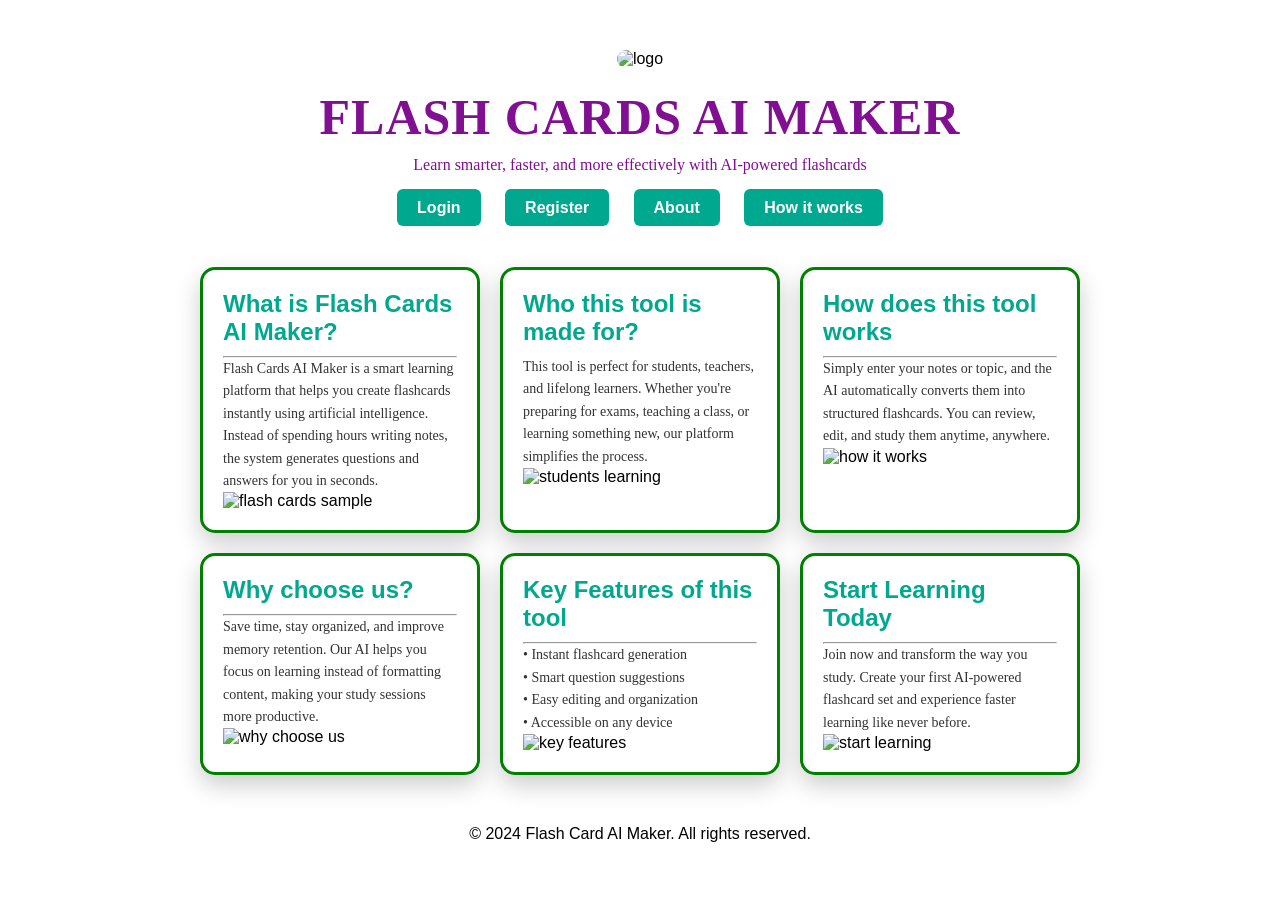
==== index.html @ d7c83376 "Initial commit about this project" ====
<!DOCTYPE html>
<html lang="en">
<head>
<meta charset="UTF-8">
<title>Flash Cards AI Maker</title>
<style>
    
    * {
        box-sizing: border-box;
        margin: 0;
        padding: 0;
        font-family: Arial, sans-serif;
    }
    
    iframe {
        border: none;
        width: 100%;
        height: auto;
    }
    

    body {
        background-color: white;
        min-height: 100vh;
        display: flex;
        flex-direction: column;
        align-items: center;
    }

    header {
        text-align: center;
        margin-top: 50px;
        display: flex;
        flex-direction: column;
    }
    header nav {
        margin-top: 20px;
    }

    header h1 {
        font-size: 50px;
        margin-bottom: 10px;
        letter-spacing: 1px;
        font-family: 'Times New Roman', Times, serif;
        color: rgb(129, 15, 145);
    }

    header p {
        margin-bottom: 25px;
        color: #f0f0f0;
        font-size: 16px;
        font-family: 'Times New Roman', Times, serif;
        color:rgb(129, 15, 145);
    }

    header a {
        display: center;
        width: fit-content;
        height: fit-content;
        margin: 0 10px;
        padding: 10px 20px;
        background-color: #00a88f;
        color: white;
        border-radius: 6px;
        text-decoration: none;
        font-weight: bold;
        transition: 0.3s;
    }

    header a:hover {
        background: aquamarine;
        color: white;
    }

    .cardsBox {
        width: 85%;
        max-width: 1000px;
        display: flex;
        gap: 20px;
        margin: 50px 0;
        flex-wrap: wrap;
        justify-content: center;
    }

    .card {
        background: white;
        border-radius: 15px;
        border: 3px solid green;
        padding: 20px;
        width: 280px;
        box-shadow: 0 10px 25px rgba(0,0,0,0.2);
        transition: transform 0.3s;
    }

    .card h2 {
        color: #00a88f;
        margin-bottom: 10px;
    }

    .card p {
        color: #333;
        font-family: 'Times New Roman', Times, serif;
        font-size: 14px;
        line-height: 1.6;
    }

    .heading img {
                width: 100px;
                height: 100px;
                margin-bottom: 20px;
                border-radius: 60px;
            }

</style>
</head>
<body>
    <header>
        <div class="heading">
            <img src="https://png.pngtree.com/png-vector/20230504/ourlarge/pngtree-flash-card-flat-icon-vector-png-image_7084651.png" alt="logo">
            <h1>FLASH CARDS AI MAKER</h1>
        </div>
        <p>Learn smarter, faster, and more effectively with AI-powered flashcards</p>
        <div class="nav-links">
            <a href="/login.html" target="_blank">Login</a>
            <a href="/signup.html" target="_blank">Register</a>
            <a href="/about.html" target="_blank">About</a>
            <a href="/how_it_works.html" target="_blank">How it works</a>
        </div>
    </header>
    <div class="cardsBox">

    <div class="card">
        <h2>What is Flash Cards AI Maker?</h2>
        <hr>
        <p>
            Flash Cards AI Maker is a smart learning platform that helps you 
            create flashcards instantly using artificial intelligence. 
            Instead of spending hours writing notes, the system generates 
            questions and answers for you in seconds.
        </p>
        <img src="https://tse1.mm.bing.net/th/id/OIP.rk6RWLNqcdcHNI2nSu6sHAHaHa?rs=1&pid=ImgDetMain&o=7&rm=3" alt="flash cards sample" width="250" height="150">
    </div>

    <div class="card">
        <h2>Who this tool is made for?</h2>
        <p>
            This tool is perfect for students, teachers, and lifelong learners. 
            Whether you're preparing for exams, teaching a class, or learning 
            something new, our platform simplifies the process.
        </p>
        <img src="https://th.bing.com/th/id/OIP.m30gijmv74GT50KBXAqCnwHaE8?o=7rm=3&rs=1&pid=ImgDetMain&o=7&rm=3" alt="students learning" width="250" height="150">
    </div>

    <div class="card">
        <h2>How does this tool works</h2>
        <hr>
        <p>
            Simply enter your notes or topic, and the AI automatically converts 
            them into structured flashcards. You can review, edit, and study 
            them anytime, anywhere.
        </p>
        <img src="https://static.vecteezy.com/system/resources/previews/011/602/811/non_2x/how-it-works-text-button-how-it-works-sign-speech-bubble-web-banner-label-template-illustration-vector.jpg" alt="how it works" width="250" height="150">
    </div>

    <div class="card">
        <h2>Why choose us?</h2>
        <hr>
        <p>
            Save time, stay organized, and improve memory retention. 
            Our AI helps you focus on learning instead of formatting content, 
            making your study sessions more productive.
        </p>
        <img src="https://pcaedu.in/wp-content/uploads/2019/09/why-us-800x400.jpg" alt="why choose us" width="250" height="150">
    </div>

    <div class="card">
        <h2>Key Features of this tool</h2>
        <hr>
        <p>
            • Instant flashcard generation<br>
            • Smart question suggestions<br>
            • Easy editing and organization<br>
            • Accessible on any device
        </p>
        <img src="https://tse3.mm.bing.net/th/id/OIP.V9-1H0XhLNr-RSha22fA_QHaEK?w=996&h=560&rs=1&pid=ImgDetMain&o=7&rm=3" alt="key features" width="250" height="150">
    </div>

    <div class="card">
        <h2>Start Learning Today</h2>
        <hr>
        <p>
            Join now and transform the way you study. 
            Create your first AI-powered flashcard set and 
            experience faster learning like never before.
        </p>
        <img src="https://thumbs.dreamstime.com/b/start-learning-today-blue-background-start-learning-today-blue-225882594.jpg" alt="start learning" width="250" height="150">
    </div>
    </div>
<footer>
    &copy; 2024 Flash Card AI Maker. All rights reserved.
</footer>
</body>
</html>
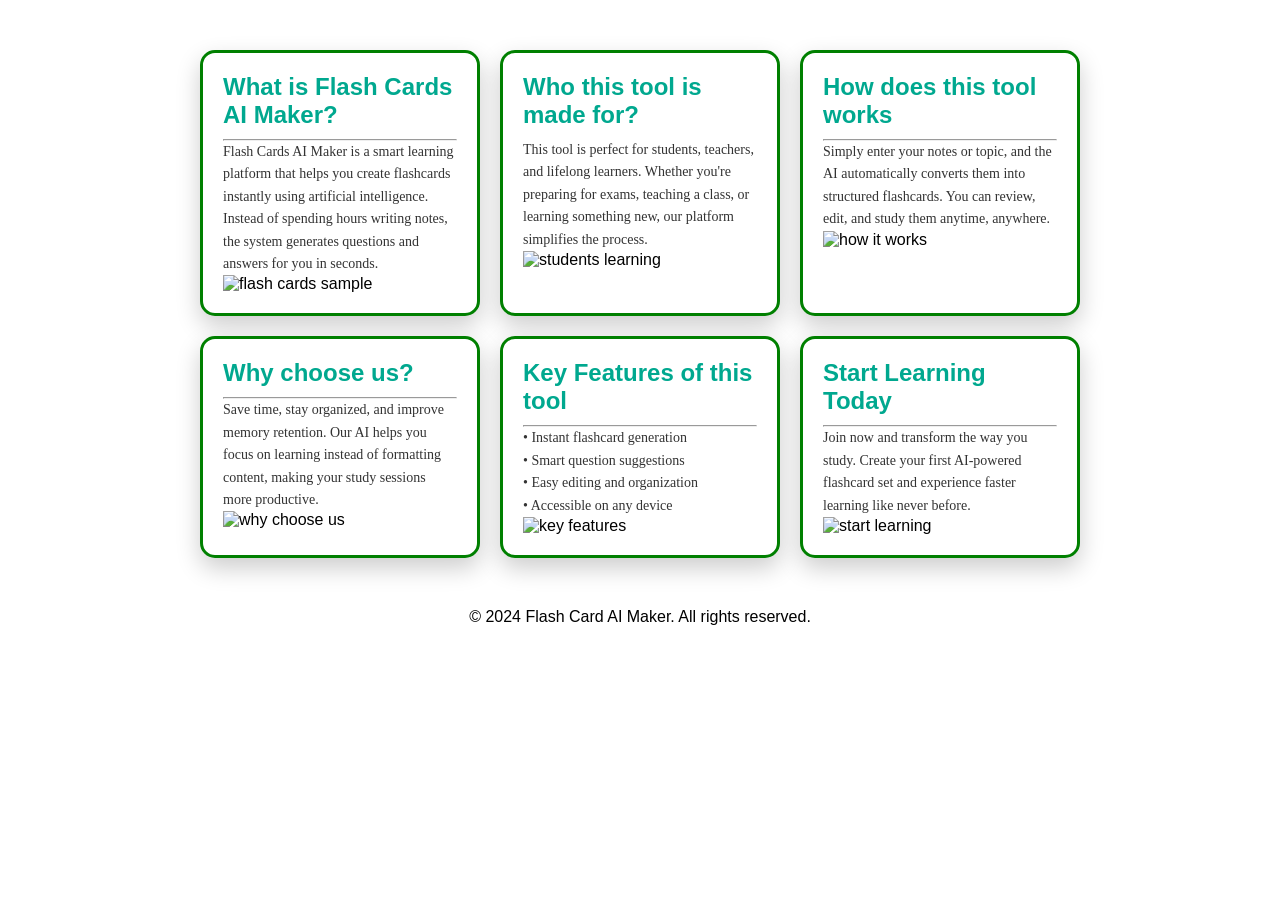
==== commit 133873ea: "change" ====
--- a/index.html
+++ b/index.html
@@ -114,19 +114,7 @@
 </style>
 </head>
 <body>
-    <header>
-        <div class="heading">
-            <img src="https://png.pngtree.com/png-vector/20230504/ourlarge/pngtree-flash-card-flat-icon-vector-png-image_7084651.png" alt="logo">
-            <h1>FLASH CARDS AI MAKER</h1>
-        </div>
-        <p>Learn smarter, faster, and more effectively with AI-powered flashcards</p>
-        <div class="nav-links">
-            <a href="/login.html" target="_blank">Login</a>
-            <a href="/signup.html" target="_blank">Register</a>
-            <a href="/about.html" target="_blank">About</a>
-            <a href="/how_it_works.html" target="_blank">How it works</a>
-        </div>
-    </header>
+    
     <div class="cardsBox">
 
     <div class="card">
@@ -200,4 +188,4 @@
     &copy; 2024 Flash Card AI Maker. All rights reserved.
 </footer>
 </body>
-</html>+</html>
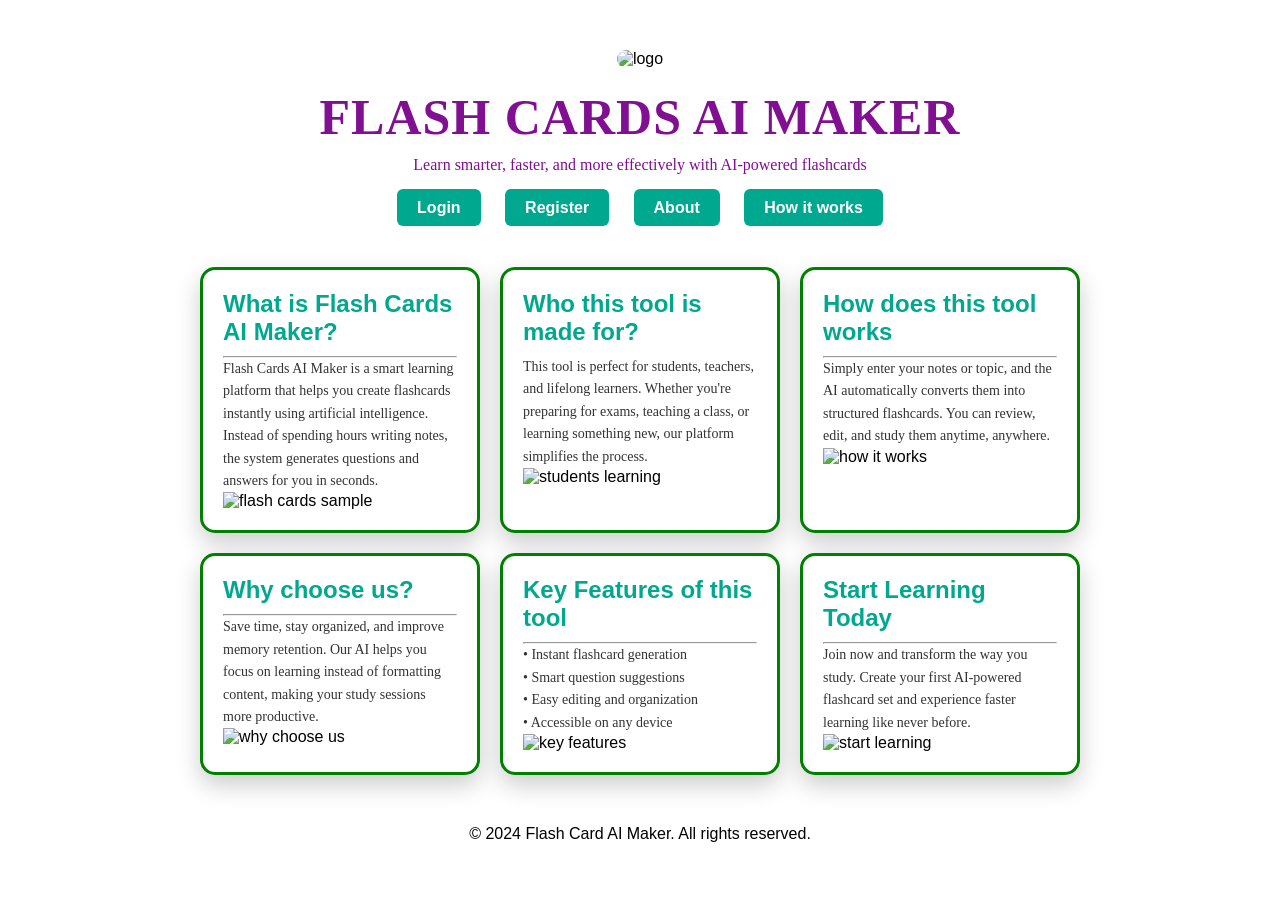
==== commit 765cb24a: "Adding header" ====
--- a/index.html
+++ b/index.html
@@ -114,7 +114,19 @@
 </style>
 </head>
 <body>
-    
+    <header>
+        <div class="heading">
+            <img src="https://png.pngtree.com/png-vector/20230504/ourlarge/pngtree-flash-card-flat-icon-vector-png-image_7084651.png" alt="logo">
+            <h1>FLASH CARDS AI MAKER</h1>
+        </div>
+        <p>Learn smarter, faster, and more effectively with AI-powered flashcards</p>
+        <div class="nav-links">
+            <a href="login.html" target="_blank">Login</a>
+            <a href="signup.html" target="_blank">Register</a>
+            <a href="about.html" target="_blank">About</a>
+            <a href="how_it_works.html" target="_blank">How it works</a>
+        </div>
+    </header>
     <div class="cardsBox">
 
     <div class="card">
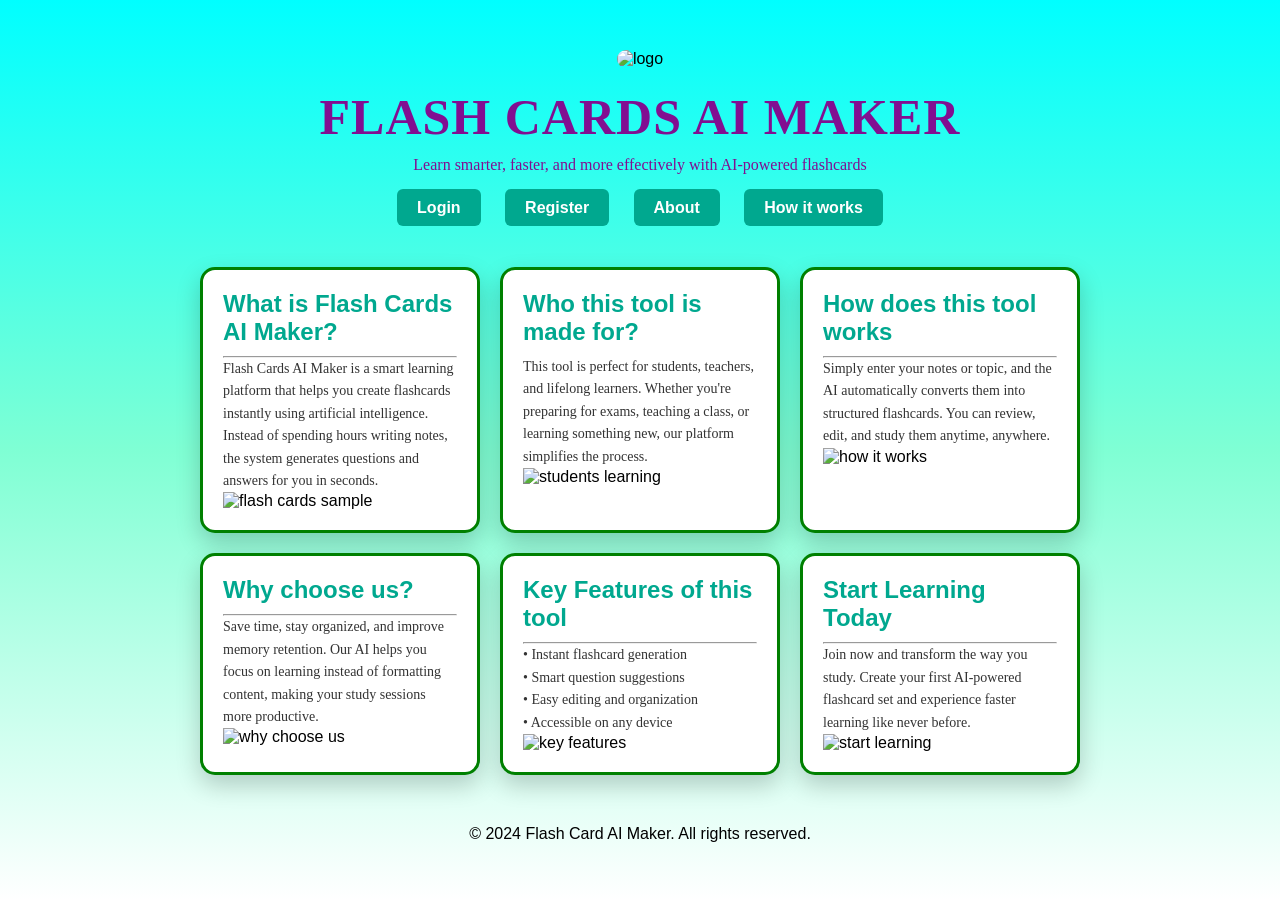
==== commit 0c39fd23: "Removing the styles related codes from html files into /styles/ folder for easy access and updates a" ====
--- a/index.html
+++ b/index.html
@@ -3,115 +3,8 @@
 <head>
 <meta charset="UTF-8">
 <title>Flash Cards AI Maker</title>
-<style>
-    
-    * {
-        box-sizing: border-box;
-        margin: 0;
-        padding: 0;
-        font-family: Arial, sans-serif;
-    }
-    
-    iframe {
-        border: none;
-        width: 100%;
-        height: auto;
-    }
-    
-
-    body {
-        background-color: white;
-        min-height: 100vh;
-        display: flex;
-        flex-direction: column;
-        align-items: center;
-    }
-
-    header {
-        text-align: center;
-        margin-top: 50px;
-        display: flex;
-        flex-direction: column;
-    }
-    header nav {
-        margin-top: 20px;
-    }
-
-    header h1 {
-        font-size: 50px;
-        margin-bottom: 10px;
-        letter-spacing: 1px;
-        font-family: 'Times New Roman', Times, serif;
-        color: rgb(129, 15, 145);
-    }
-
-    header p {
-        margin-bottom: 25px;
-        color: #f0f0f0;
-        font-size: 16px;
-        font-family: 'Times New Roman', Times, serif;
-        color:rgb(129, 15, 145);
-    }
-
-    header a {
-        display: center;
-        width: fit-content;
-        height: fit-content;
-        margin: 0 10px;
-        padding: 10px 20px;
-        background-color: #00a88f;
-        color: white;
-        border-radius: 6px;
-        text-decoration: none;
-        font-weight: bold;
-        transition: 0.3s;
-    }
-
-    header a:hover {
-        background: aquamarine;
-        color: white;
-    }
-
-    .cardsBox {
-        width: 85%;
-        max-width: 1000px;
-        display: flex;
-        gap: 20px;
-        margin: 50px 0;
-        flex-wrap: wrap;
-        justify-content: center;
-    }
-
-    .card {
-        background: white;
-        border-radius: 15px;
-        border: 3px solid green;
-        padding: 20px;
-        width: 280px;
-        box-shadow: 0 10px 25px rgba(0,0,0,0.2);
-        transition: transform 0.3s;
-    }
-
-    .card h2 {
-        color: #00a88f;
-        margin-bottom: 10px;
-    }
-
-    .card p {
-        color: #333;
-        font-family: 'Times New Roman', Times, serif;
-        font-size: 14px;
-        line-height: 1.6;
-    }
-
-    .heading img {
-                width: 100px;
-                height: 100px;
-                margin-bottom: 20px;
-                border-radius: 60px;
-            }
-
-</style>
+<link rel="stylesheet" type="text/css" href="/styles/global.css">
+<link rel="stylesheet" type="text/css" href="/styles/index.css">
 </head>
 <body>
     <header>
--- a/styles/global.css
+++ b/styles/global.css
@@ -0,0 +1,7 @@
+body {
+    background: linear-gradient(aqua, aquamarine, white);
+    min-height: 100vh;
+    display: flex;
+    flex-direction: column;
+    align-items: center;
+}
--- a/styles/index.css
+++ b/styles/index.css
@@ -0,0 +1,97 @@
+* {
+        box-sizing: border-box;
+        margin: 0;
+        padding: 0;
+        font-family: Arial, sans-serif;
+    }
+    
+    iframe {
+        border: none;
+        width: 100%;
+        height: auto;
+    }
+    
+
+    header {
+        text-align: center;
+        margin-top: 50px;
+        display: flex;
+        flex-direction: column;
+    }
+    header nav {
+        margin-top: 20px;
+    }
+
+    header h1 {
+        font-size: 50px;
+        margin-bottom: 10px;
+        letter-spacing: 1px;
+        font-family: 'Times New Roman', Times, serif;
+        color: rgb(129, 15, 145);
+    }
+
+    header p {
+        margin-bottom: 25px;
+        color: #f0f0f0;
+        font-size: 16px;
+        font-family: 'Times New Roman', Times, serif;
+        color:rgb(129, 15, 145);
+    }
+
+    header a {
+        display: center;
+        width: fit-content;
+        height: fit-content;
+        margin: 0 10px;
+        padding: 10px 20px;
+        background-color: #00a88f;
+        color: white;
+        border-radius: 6px;
+        text-decoration: none;
+        font-weight: bold;
+        transition: 0.3s;
+    }
+
+    header a:hover {
+        background: aquamarine;
+        color: white;
+    }
+
+    .cardsBox {
+        width: 85%;
+        max-width: 1000px;
+        display: flex;
+        gap: 20px;
+        margin: 50px 0;
+        flex-wrap: wrap;
+        justify-content: center;
+    }
+
+    .card {
+        background: white;
+        border-radius: 15px;
+        border: 3px solid green;
+        padding: 20px;
+        width: 280px;
+        box-shadow: 0 10px 25px rgba(0,0,0,0.2);
+        transition: transform 0.3s;
+    }
+
+    .card h2 {
+        color: #00a88f;
+        margin-bottom: 10px;
+    }
+
+    .card p {
+        color: #333;
+        font-family: 'Times New Roman', Times, serif;
+        font-size: 14px;
+        line-height: 1.6;
+    }
+
+    .heading img {
+                width: 100px;
+                height: 100px;
+                margin-bottom: 20px;
+                border-radius: 60px;
+            }
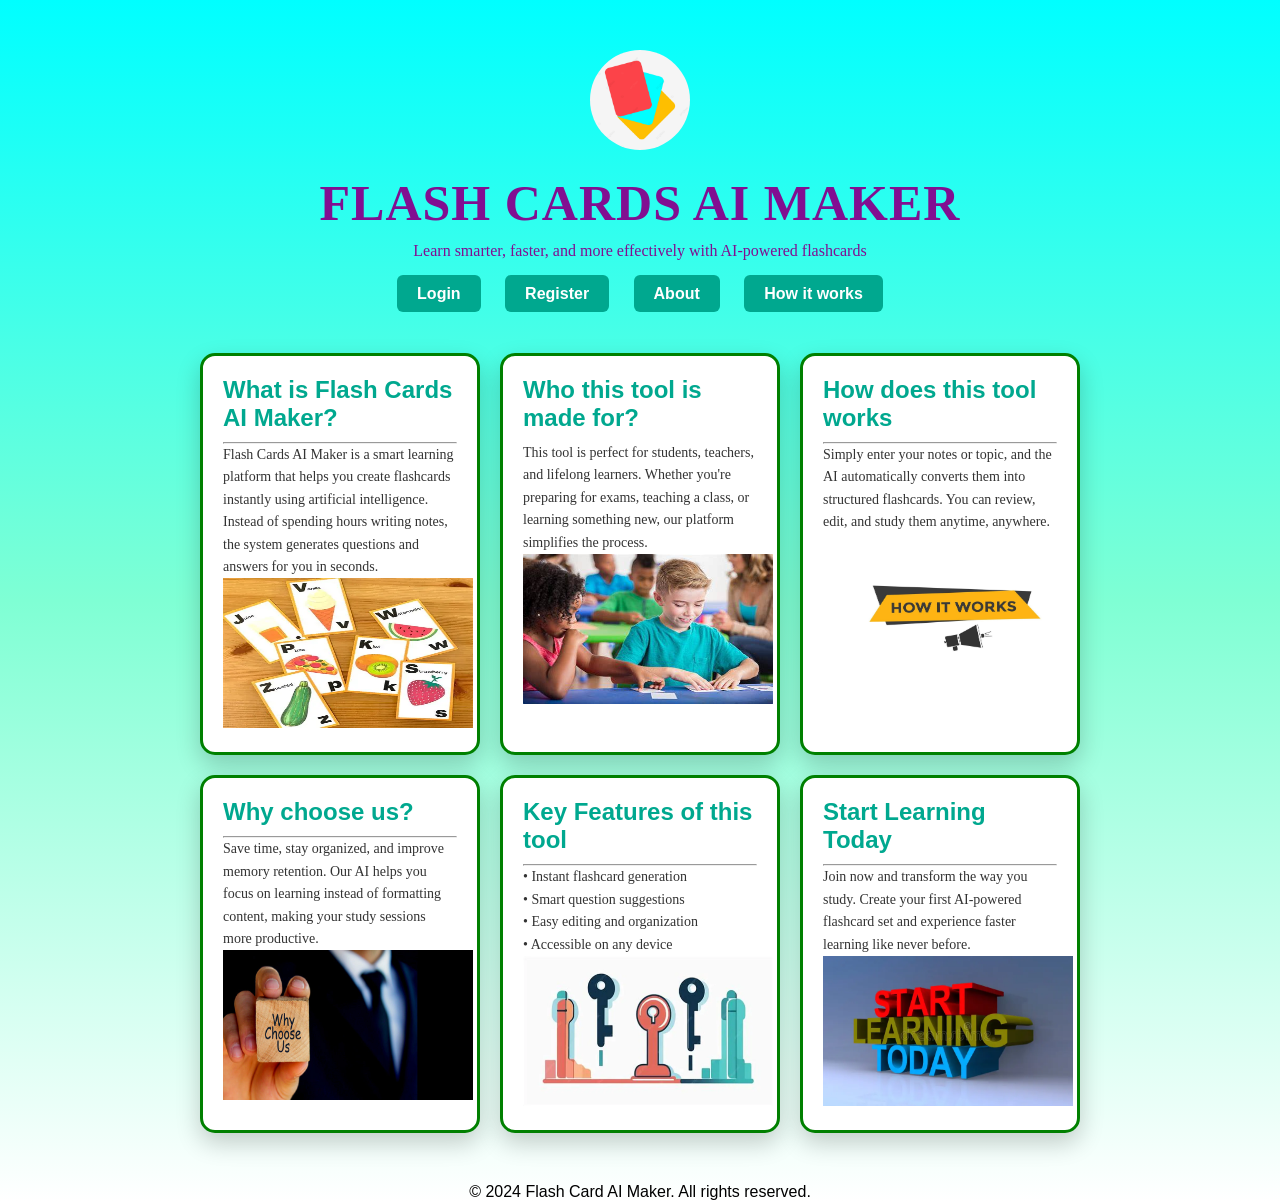
==== commit 0a47e9ce: "CHanges in flashcard ai maker || using local images from media" ====
--- a/index.html
+++ b/index.html
@@ -9,7 +9,7 @@
 <body>
     <header>
         <div class="heading">
-            <img src="https://png.pngtree.com/png-vector/20230504/ourlarge/pngtree-flash-card-flat-icon-vector-png-image_7084651.png" alt="logo">
+            <img src="media/images/logo.png" alt="logo">
             <h1>FLASH CARDS AI MAKER</h1>
         </div>
         <p>Learn smarter, faster, and more effectively with AI-powered flashcards</p>
@@ -31,7 +31,7 @@
             Instead of spending hours writing notes, the system generates 
             questions and answers for you in seconds.
         </p>
-        <img src="https://tse1.mm.bing.net/th/id/OIP.rk6RWLNqcdcHNI2nSu6sHAHaHa?rs=1&pid=ImgDetMain&o=7&rm=3" alt="flash cards sample" width="250" height="150">
+        <img src="media/images/flashcards.webp" alt="flash cards sample" width="250" height="150">
     </div>
 
     <div class="card">
@@ -41,7 +41,7 @@
             Whether you're preparing for exams, teaching a class, or learning 
             something new, our platform simplifies the process.
         </p>
-        <img src="https://th.bing.com/th/id/OIP.m30gijmv74GT50KBXAqCnwHaE8?o=7rm=3&rs=1&pid=ImgDetMain&o=7&rm=3" alt="students learning" width="250" height="150">
+        <img src="media/images/student-using-flashcards.jpeg" alt="students learning" width="250" height="150">
     </div>
 
     <div class="card">
@@ -52,7 +52,7 @@
             them into structured flashcards. You can review, edit, and study 
             them anytime, anywhere.
         </p>
-        <img src="https://static.vecteezy.com/system/resources/previews/011/602/811/non_2x/how-it-works-text-button-how-it-works-sign-speech-bubble-web-banner-label-template-illustration-vector.jpg" alt="how it works" width="250" height="150">
+        <img src="media/images/how-it-works.jpg" alt="how it works" width="250" height="150">
     </div>
 
     <div class="card">
@@ -63,7 +63,7 @@
             Our AI helps you focus on learning instead of formatting content, 
             making your study sessions more productive.
         </p>
-        <img src="https://pcaedu.in/wp-content/uploads/2019/09/why-us-800x400.jpg" alt="why choose us" width="250" height="150">
+        <img src="media/images/why-choose-us.jpg" alt="why choose us" width="250" height="150">
     </div>
 
     <div class="card">
@@ -75,7 +75,7 @@
             • Easy editing and organization<br>
             • Accessible on any device
         </p>
-        <img src="https://tse3.mm.bing.net/th/id/OIP.V9-1H0XhLNr-RSha22fA_QHaEK?w=996&h=560&rs=1&pid=ImgDetMain&o=7&rm=3" alt="key features" width="250" height="150">
+        <img src="media/images/features.webp" alt="key features" width="250" height="150">
     </div>
 
     <div class="card">
@@ -86,7 +86,7 @@
             Create your first AI-powered flashcard set and 
             experience faster learning like never before.
         </p>
-        <img src="https://thumbs.dreamstime.com/b/start-learning-today-blue-background-start-learning-today-blue-225882594.jpg" alt="start learning" width="250" height="150">
+        <img src="media/images/start-learning-today.webp" alt="start learning" width="250" height="150">
     </div>
     </div>
 <footer>
